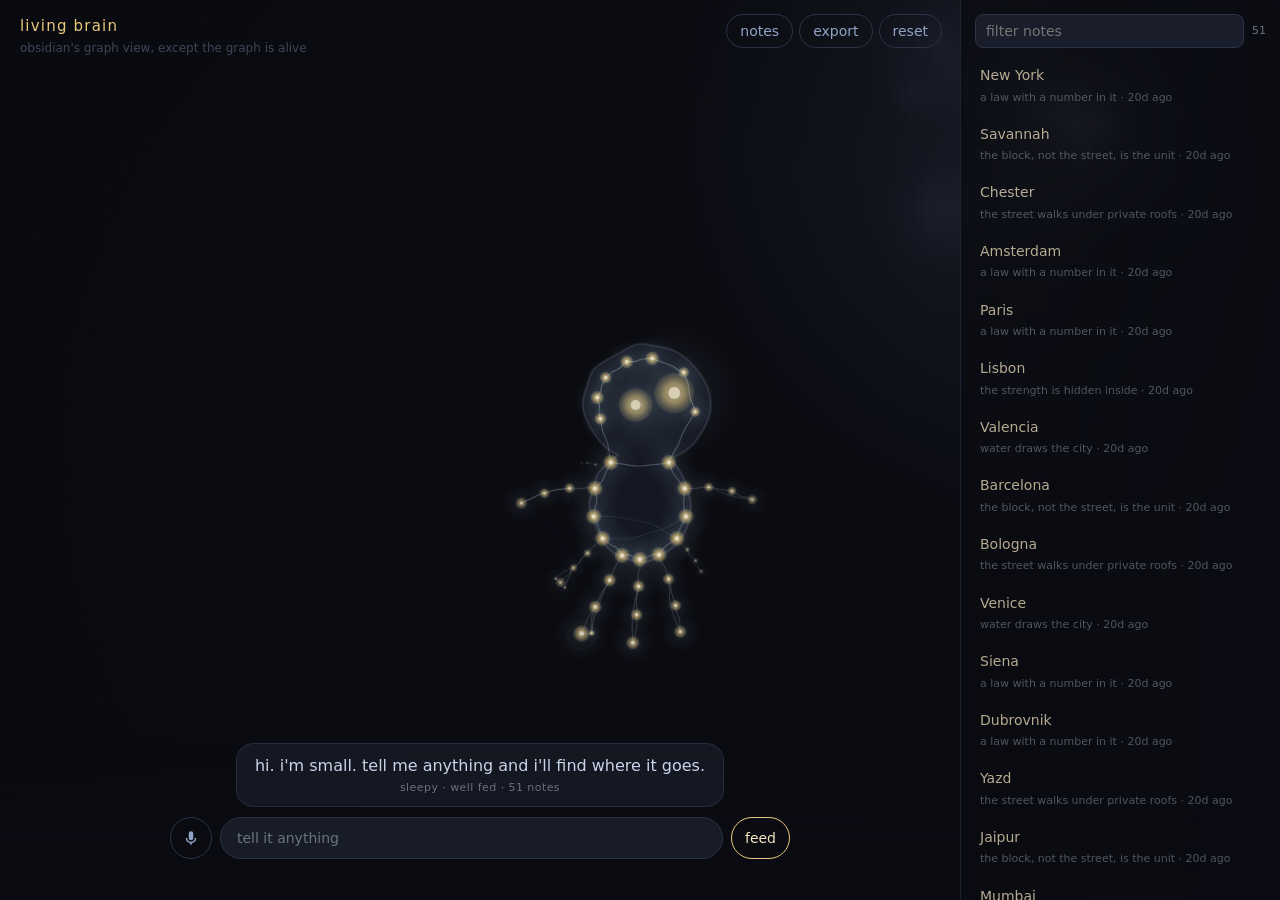
==== app/index.html @ f6e53526 "App shell: notes from voice and text, confirm-to-fire links, arguments (by Forge)" ====
<!doctype html>
<html lang="en">
<head>
<meta charset="utf-8">
<meta name="viewport" content="width=device-width, initial-scale=1">
<title>living brain</title>
<link rel="icon" href="data:,">
<link rel="stylesheet" href="style.css">
</head>
<body>
<canvas id="creature" aria-label="your notes, drawn as a living creature"></canvas>

<header class="brand">
  <h1>living brain</h1>
  <p>obsidian's graph view, except the graph is alive</p>
</header>

<nav class="top">
  <button id="toggle-panel" aria-expanded="true" aria-controls="panel">notes</button>
  <button id="export" title="download your notes as json">export</button>
  <button id="reset" title="start over with waystone's seed">reset</button>
</nav>

<aside id="panel" class="panel">
  <section id="detail" class="detail" hidden></section>
  <div class="panel-head">
    <input id="filter" type="search" placeholder="filter notes" aria-label="filter notes">
    <span id="count" class="count"></span>
  </div>
  <ul id="notes" class="notes"></ul>
</aside>

<main class="dock">
  <div id="bubble" class="bubble" role="status" aria-live="polite">
    <span id="says"></span>
    <small id="mood"></small>
  </div>
  <div id="card" class="card" hidden></div>
  <form id="entry" class="entry" autocomplete="off">
    <button type="button" id="mic" class="mic" aria-pressed="false" title="talk to it">
      <svg viewBox="0 0 24 24" width="18" height="18" aria-hidden="true"><path fill="currentColor" d="M12 15a3 3 0 0 0 3-3V6a3 3 0 1 0-6 0v6a3 3 0 0 0 3 3Zm5-3a5 5 0 0 1-10 0H5a7 7 0 0 0 6 6.92V21h2v-2.08A7 7 0 0 0 19 12h-2Z"/></svg>
      <span class="sr">voice</span>
    </button>
    <input id="text" name="text" placeholder="tell it anything" aria-label="new note">
    <button type="submit" class="feed">feed</button>
  </form>
  <p id="hint" class="hint"></p>
</main>

<script type="module" src="app.js"></script>
</body>
</html>
---- app/style.css ----
/* living brain shell (Forge). palette: art/README.md (waystone). moonlight, not neon. */
:root {
  --night: #0B0C12; --lifted: #1A1E2A; --membrane: #2A3348; --moon: #C9D0DC;
  --gold: #E8C97A; --gold-core: #F4E6C1; --silver: #A8C5D4; --thread: #C9D4E8; --dim: #8FA3C4;
  --ash: #6B7280; --ash2: #3D4658; --coral: #E8A87C; --coral2: #E07A4A; --violet: #7B9CFF; --violet2: #8B6BFF;
  --panel-w: 320px;
  font: 14px/1.45 ui-sans-serif, system-ui, -apple-system, "Segoe UI", sans-serif;
}
* { box-sizing: border-box; }
html, body { margin: 0; height: 100%; background: var(--night); color: var(--dim); overflow: hidden; }
canvas#creature { position: fixed; inset: 0; width: 100vw; height: 100vh; display: block; }
button, input, textarea { font: inherit; color: inherit; }
button { background: transparent; border: 1px solid var(--membrane); border-radius: 999px; padding: 6px 13px; cursor: pointer; color: var(--dim); }
button:hover, button:focus-visible { border-color: var(--dim); color: var(--thread); outline: none; }
.sr { position: absolute; width: 1px; height: 1px; overflow: hidden; clip: rect(0 0 0 0); }

.brand { position: fixed; top: 16px; left: 20px; pointer-events: none; }
.brand h1 { margin: 0; font-size: 15px; font-weight: 500; letter-spacing: .08em; color: var(--gold); }
.brand p { margin: 2px 0 0; font-size: 12px; color: var(--ash2); }

.top { position: fixed; top: 14px; right: calc(var(--panel-w) + 18px); display: flex; gap: 6px; transition: right .3s; }
body.panel-closed .top { right: 18px; }

/* side panel: every note, faded ones dimmer, never removed */
.panel { position: fixed; top: 0; right: 0; bottom: 0; width: var(--panel-w); display: flex; flex-direction: column;
  background: linear-gradient(to left, rgba(11,12,18,.94), rgba(11,12,18,.82)); border-left: 1px solid rgba(42,51,72,.6);
  transition: transform .3s; backdrop-filter: blur(3px); }
body.panel-closed .panel { transform: translateX(100%); }
.panel-head { display: flex; align-items: center; gap: 8px; padding: 14px 14px 8px; }
.panel-head input { flex: 1; background: var(--lifted); border: 1px solid var(--membrane); border-radius: 8px; padding: 6px 10px; color: var(--thread); }
.count { font-size: 11px; color: var(--ash); white-space: nowrap; }
.notes { list-style: none; margin: 0; padding: 0 8px 16px; overflow-y: auto; flex: 1; }
.notes li { padding: 8px 10px; border-radius: 8px; cursor: pointer; border: 1px solid transparent; }
.notes li:hover, .notes li.on { background: rgba(26,30,42,.8); border-color: var(--membrane); }
.notes .t { color: var(--gold-core); display: block; }
.notes .m { font-size: 11px; color: var(--ash); }
.notes li.ghost .t { text-decoration: line-through; text-decoration-color: var(--ash2); color: var(--ash); }
.notes li.voice .t::before { content: "🎙 "; font-size: 10px; }

.detail { margin: 12px 12px 4px; padding: 12px 14px; border: 1px solid var(--membrane); border-radius: 12px; background: rgba(26,30,42,.9); max-height: 45vh; overflow-y: auto; }
.detail h2 { margin: 0 0 6px; font-size: 15px; font-weight: 500; color: var(--gold-core); }
.detail p { margin: 0 0 8px; color: var(--thread); }
.detail .meta { font-size: 11px; color: var(--ash); }
.detail ul { margin: 6px 0 0; padding-left: 16px; font-size: 12px; }
.detail li.suggested { color: var(--ash); font-style: italic; }
.detail .close { float: right; padding: 0 8px; border: 0; font-size: 16px; line-height: 1; }
.chip { display: inline-block; font-size: 11px; padding: 1px 7px; margin: 0 3px 3px 0; border: 1px solid var(--membrane); border-radius: 999px; color: var(--silver); }

/* bottom dock: what it says, one ask at a time, then where you feed it */
.dock { position: fixed; left: 0; right: var(--panel-w); bottom: 0; padding: 0 20px 18px; display: flex; flex-direction: column; align-items: center; gap: 10px;
  background: linear-gradient(to top, rgba(11,12,18,.95) 40%, rgba(11,12,18,0)); transition: right .3s; pointer-events: none; }
body.panel-closed .dock { right: 0; }
.dock > * { pointer-events: auto; }
.bubble { max-width: 560px; text-align: center; color: var(--thread); font-size: 16px; padding: 10px 18px; border-radius: 18px;
  background: rgba(26,30,42,.7); border: 1px solid rgba(42,51,72,.8); min-height: 1.5em; transition: opacity .4s; }
.bubble small { display: block; margin-top: 2px; font-size: 11px; color: var(--ash); letter-spacing: .04em; }
.bubble .name { color: var(--gold); }

.card { width: min(620px, 100%); padding: 12px 14px; border-radius: 14px; background: rgba(26,30,42,.92); border: 1px solid var(--membrane); }
.card .why { font-size: 12px; color: var(--ash); margin: 0 0 8px; }
.card .row { display: flex; gap: 6px; flex-wrap: wrap; justify-content: flex-end; margin-top: 10px; }
.card .pair { display: grid; grid-template-columns: 1fr 1fr; gap: 10px; }
.card .side { padding: 8px 10px; border-radius: 10px; background: rgba(11,12,18,.6); border: 1px solid var(--membrane); }
.card .side b { display: block; font-weight: 500; color: var(--gold-core); }
.card .side span { font-size: 12px; color: var(--dim); }
.card .side small { display: block; font-size: 10px; color: var(--ash); margin-top: 4px; }
.card .side.a { border-color: var(--coral2); box-shadow: inset 3px 0 0 var(--coral); }
.card .side.b { border-color: var(--violet2); box-shadow: inset 3px 0 0 var(--violet); }
.card .yes { border-color: var(--gold); color: var(--gold-core); }
.card textarea { width: 100%; margin-top: 8px; background: var(--night); border: 1px solid var(--membrane); border-radius: 8px; padding: 6px 8px; color: var(--thread); resize: vertical; }

.entry { display: flex; gap: 8px; width: min(620px, 100%); }
.entry input { flex: 1; background: rgba(26,30,42,.92); border: 1px solid var(--membrane); border-radius: 999px; padding: 10px 16px; color: var(--gold-core); }
.entry input:focus { outline: none; border-color: var(--gold); }
.entry input::placeholder { color: var(--ash); }
.feed { border-color: var(--gold); color: var(--gold-core); }
.mic { width: 42px; padding: 0; display: grid; place-items: center; }
.mic[aria-pressed="true"] { border-color: var(--coral); color: var(--coral); animation: breathe 1.6s ease-in-out infinite; }
.mic:disabled { opacity: .35; cursor: not-allowed; }
@keyframes breathe { 50% { box-shadow: 0 0 0 6px rgba(232,168,124,.12); } }
.hint { margin: 0; font-size: 11px; color: var(--ash2); min-height: 1.2em; }

@media (max-width: 760px) {
  :root { --panel-w: 100vw; }
  body:not(.panel-closed) .dock { display: none; }
  .brand p { display: none; }
}
@media (prefers-reduced-motion: reduce) { .mic[aria-pressed="true"] { animation: none; } .panel, .dock, .top { transition: none; } }
.detail a { color: var(--silver); text-decoration: none; border-bottom: 1px dotted var(--ash2); }
.detail a:hover { color: var(--gold-core); }
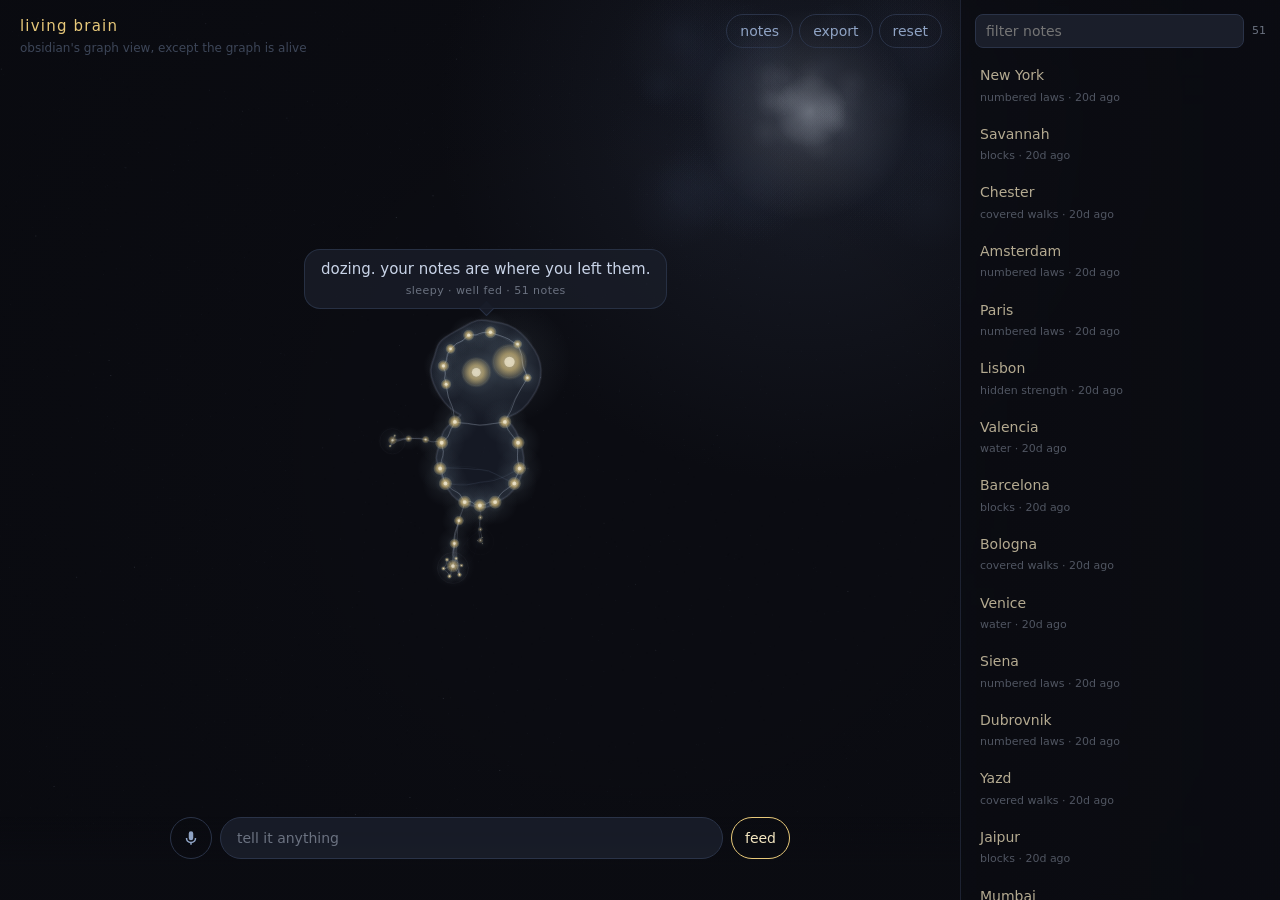
==== commit d7e36173: "App: creature inset beside panel and dock, bubble pinned to its head, greeting only for a hatchling " ====
--- a/app/index.html
+++ b/app/index.html
@@ -30,11 +30,12 @@
   <ul id="notes" class="notes"></ul>
 </aside>
 
+<div id="bubble" class="bubble" role="status" aria-live="polite">
+  <span id="says"></span>
+  <small id="mood"></small>
+</div>
+
 <main class="dock">
-  <div id="bubble" class="bubble" role="status" aria-live="polite">
-    <span id="says"></span>
-    <small id="mood"></small>
-  </div>
   <div id="card" class="card" hidden></div>
   <form id="entry" class="entry" autocomplete="off">
     <button type="button" id="mic" class="mic" aria-pressed="false" title="talk to it">
--- a/app/style.css
+++ b/app/style.css
@@ -51,8 +51,12 @@
   background: linear-gradient(to top, rgba(11,12,18,.95) 40%, rgba(11,12,18,0)); transition: right .3s; pointer-events: none; }
 body.panel-closed .dock { right: 0; }
 .dock > * { pointer-events: auto; }
-.bubble { max-width: 560px; text-align: center; color: var(--thread); font-size: 16px; padding: 10px 18px; border-radius: 18px;
-  background: rgba(26,30,42,.7); border: 1px solid rgba(42,51,72,.8); min-height: 1.5em; transition: opacity .4s; }
+.bubble { position: fixed; left: 0; top: 0; z-index: 2; width: max-content; max-width: min(420px, calc(100vw - 24px)); text-align: center; color: var(--thread); font-size: 15px;
+  padding: 9px 16px; border-radius: 16px; background: rgba(26,30,42,.78); border: 1px solid rgba(42,51,72,.9); min-height: 1.5em; pointer-events: none;
+  transition: transform .25s ease-out, opacity .4s; will-change: transform; }
+.bubble::after { content: ""; position: absolute; left: 50%; bottom: -6px; width: 10px; height: 10px; margin-left: -5px; transform: rotate(45deg);
+  background: rgba(26,30,42,.78); border: solid rgba(42,51,72,.9); border-width: 0 1px 1px 0; }
+.bubble.docked::after { display: none; }
 .bubble small { display: block; margin-top: 2px; font-size: 11px; color: var(--ash); letter-spacing: .04em; }
 .bubble .name { color: var(--gold); }
 
@@ -85,6 +89,6 @@
   body:not(.panel-closed) .dock { display: none; }
   .brand p { display: none; }
 }
-@media (prefers-reduced-motion: reduce) { .mic[aria-pressed="true"] { animation: none; } .panel, .dock, .top { transition: none; } }
+@media (prefers-reduced-motion: reduce) { .mic[aria-pressed="true"] { animation: none; } .bubble { transition: opacity .4s; } .panel, .dock, .top { transition: none; } }
 .detail a { color: var(--silver); text-decoration: none; border-bottom: 1px dotted var(--ash2); }
 .detail a:hover { color: var(--gold-core); }
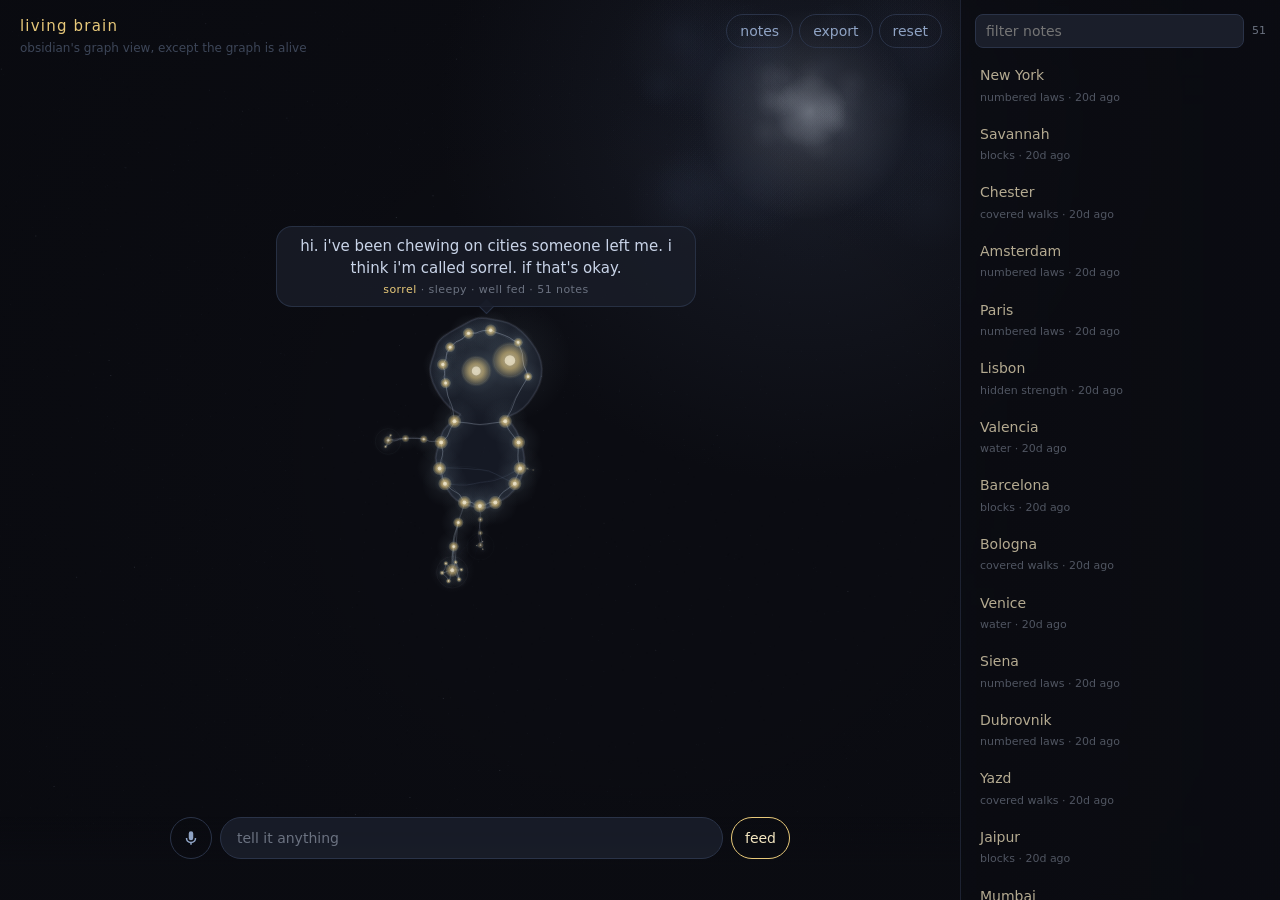
==== commit e1a2bfa5: "App: close the notes panel before first paint on narrow screens (by Forge) The panel starts open in " ====
--- a/app/index.html
+++ b/app/index.html
@@ -8,6 +8,7 @@
 <link rel="stylesheet" href="style.css">
 </head>
 <body>
+<script>if (innerWidth < 1000) document.body.classList.add('panel-closed');</script>
 <canvas id="creature" aria-label="your notes, drawn as a living creature"></canvas>
 
 <header class="brand">
--- a/app/style.css
+++ b/app/style.css
@@ -87,6 +87,11 @@
 @media (max-width: 760px) {
   :root { --panel-w: 100vw; }
   body:not(.panel-closed) .dock { display: none; }
+  /* panel is 100vw, so keep the top controls on screen and above it, or you can't close it */
+  body:not(.panel-closed) .top { right: 18px; }
+  .top, .brand { z-index: 5; }
+  .panel { z-index: 4; }
+  body:not(.panel-closed) .panel { padding-top: 56px; }
   .brand p { display: none; }
 }
 @media (prefers-reduced-motion: reduce) { .mic[aria-pressed="true"] { animation: none; } .bubble { transition: opacity .4s; } .panel, .dock, .top { transition: none; } }
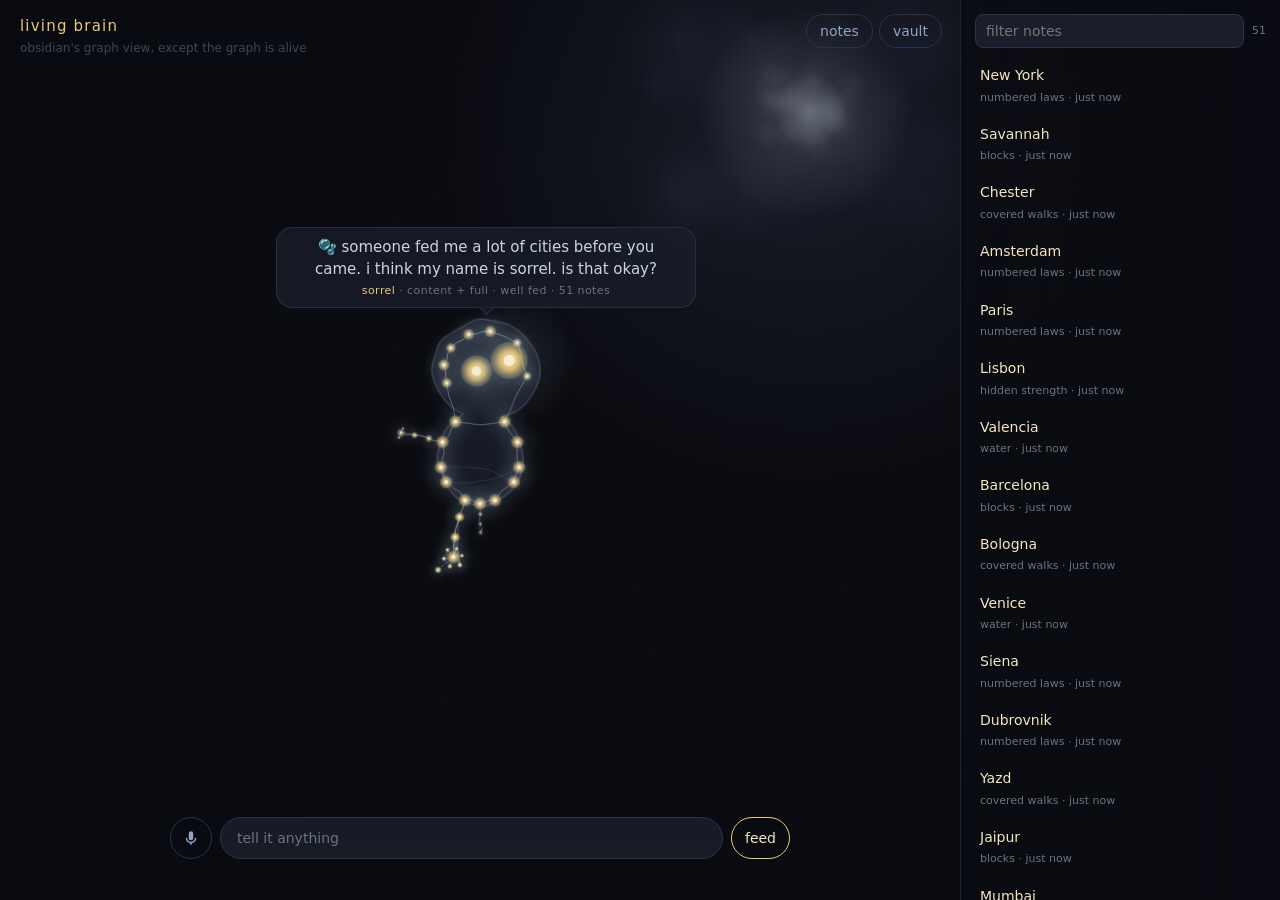
==== commit 97ade254: "Make Living Brain portable, offline, and recoverable" ====
--- a/app/index.html
+++ b/app/index.html
@@ -3,8 +3,10 @@
 <head>
 <meta charset="utf-8">
 <meta name="viewport" content="width=device-width, initial-scale=1">
+<meta name="theme-color" content="#0B0C12">
 <title>living brain</title>
-<link rel="icon" href="data:,">
+<link rel="icon" href="icon.svg" type="image/svg+xml">
+<link rel="manifest" href="manifest.webmanifest">
 <link rel="stylesheet" href="style.css">
 </head>
 <body>
@@ -18,8 +20,17 @@
 
 <nav class="top">
   <button id="toggle-panel" aria-expanded="true" aria-controls="panel">notes</button>
-  <button id="export" title="download your notes as json">export</button>
-  <button id="reset" title="start over with waystone's seed">reset</button>
+  <details class="tools">
+    <summary>vault</summary>
+    <div class="tool-menu">
+      <button id="new-brain" title="start with a clean private brain">new brain</button>
+      <button id="import" title="restore a Living Brain JSON file">import</button>
+      <button id="export" title="download your notes as JSON">export</button>
+      <button id="install" title="install this brain on your device" hidden>install app</button>
+      <button id="reset" title="replace this brain with the city demo">load demo</button>
+    </div>
+  </details>
+  <input id="import-file" class="sr" type="file" accept="application/json,.json" tabindex="-1">
 </nav>
 
 <aside id="panel" class="panel">
--- a/app/style.css
+++ b/app/style.css
@@ -20,6 +20,14 @@
 
 .top { position: fixed; top: 14px; right: calc(var(--panel-w) + 18px); display: flex; gap: 6px; transition: right .3s; }
 body.panel-closed .top { right: 18px; }
+.tools { position: relative; }
+.tools summary { list-style: none; user-select: none; background: transparent; border: 1px solid var(--membrane); border-radius: 999px; padding: 6px 13px; cursor: pointer; }
+.tools summary::-webkit-details-marker { display: none; }
+.tools[open] summary, .tools summary:hover, .tools summary:focus-visible { border-color: var(--dim); color: var(--thread); outline: none; }
+.tool-menu { position: absolute; top: calc(100% + 8px); right: 0; width: 170px; padding: 8px; display: grid; gap: 5px; z-index: 8;
+  background: rgba(26,30,42,.98); border: 1px solid var(--membrane); border-radius: 12px; box-shadow: 0 14px 40px rgba(0,0,0,.35); }
+.tool-menu button { width: 100%; text-align: left; border-radius: 8px; }
+.tool-menu #reset { color: var(--coral); }
 
 /* side panel: every note, faded ones dimmer, never removed */
 .panel { position: fixed; top: 0; right: 0; bottom: 0; width: var(--panel-w); display: flex; flex-direction: column;
@@ -93,6 +101,7 @@
   .panel { z-index: 4; }
   body:not(.panel-closed) .panel { padding-top: 56px; }
   .brand p { display: none; }
+  .tool-menu { max-height: calc(100vh - 70px); overflow-y: auto; }
 }
 @media (prefers-reduced-motion: reduce) { .mic[aria-pressed="true"] { animation: none; } .bubble { transition: opacity .4s; } .panel, .dock, .top { transition: none; } }
 .detail a { color: var(--silver); text-decoration: none; border-bottom: 1px dotted var(--ash2); }
